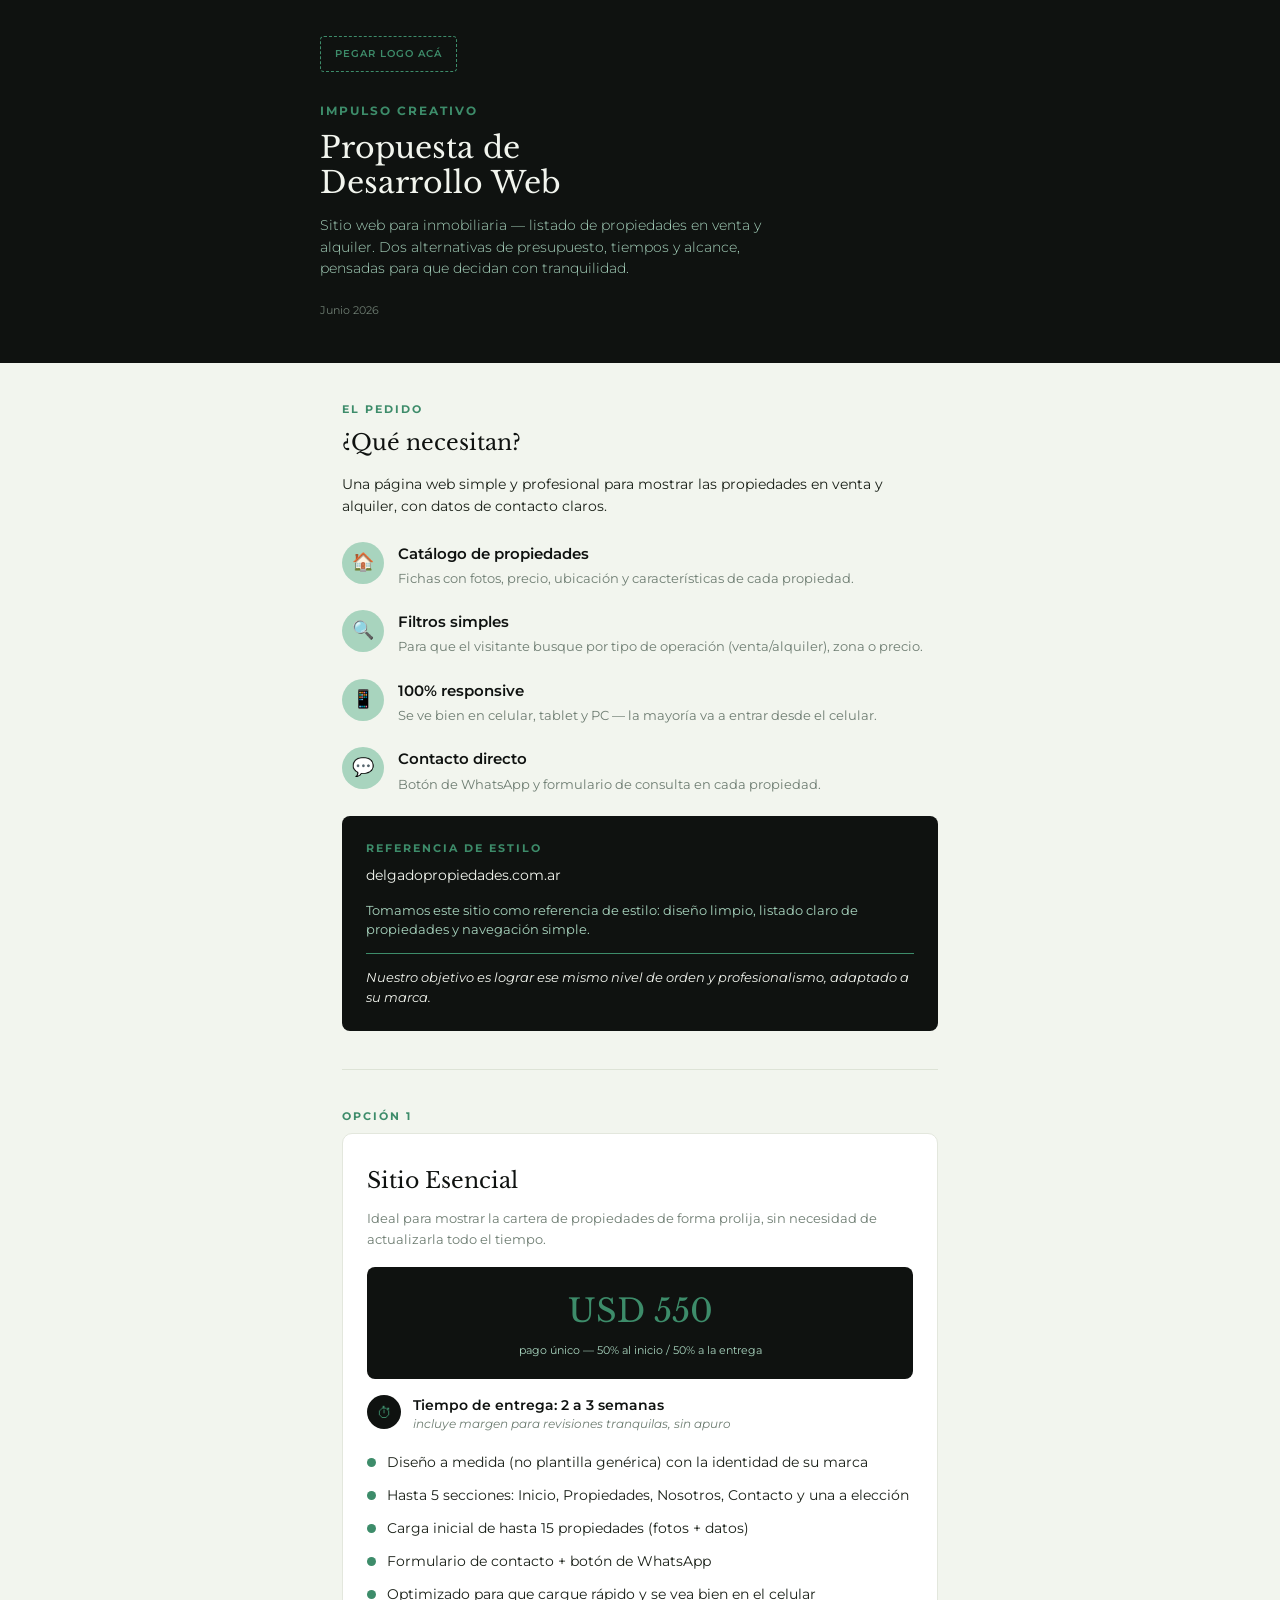
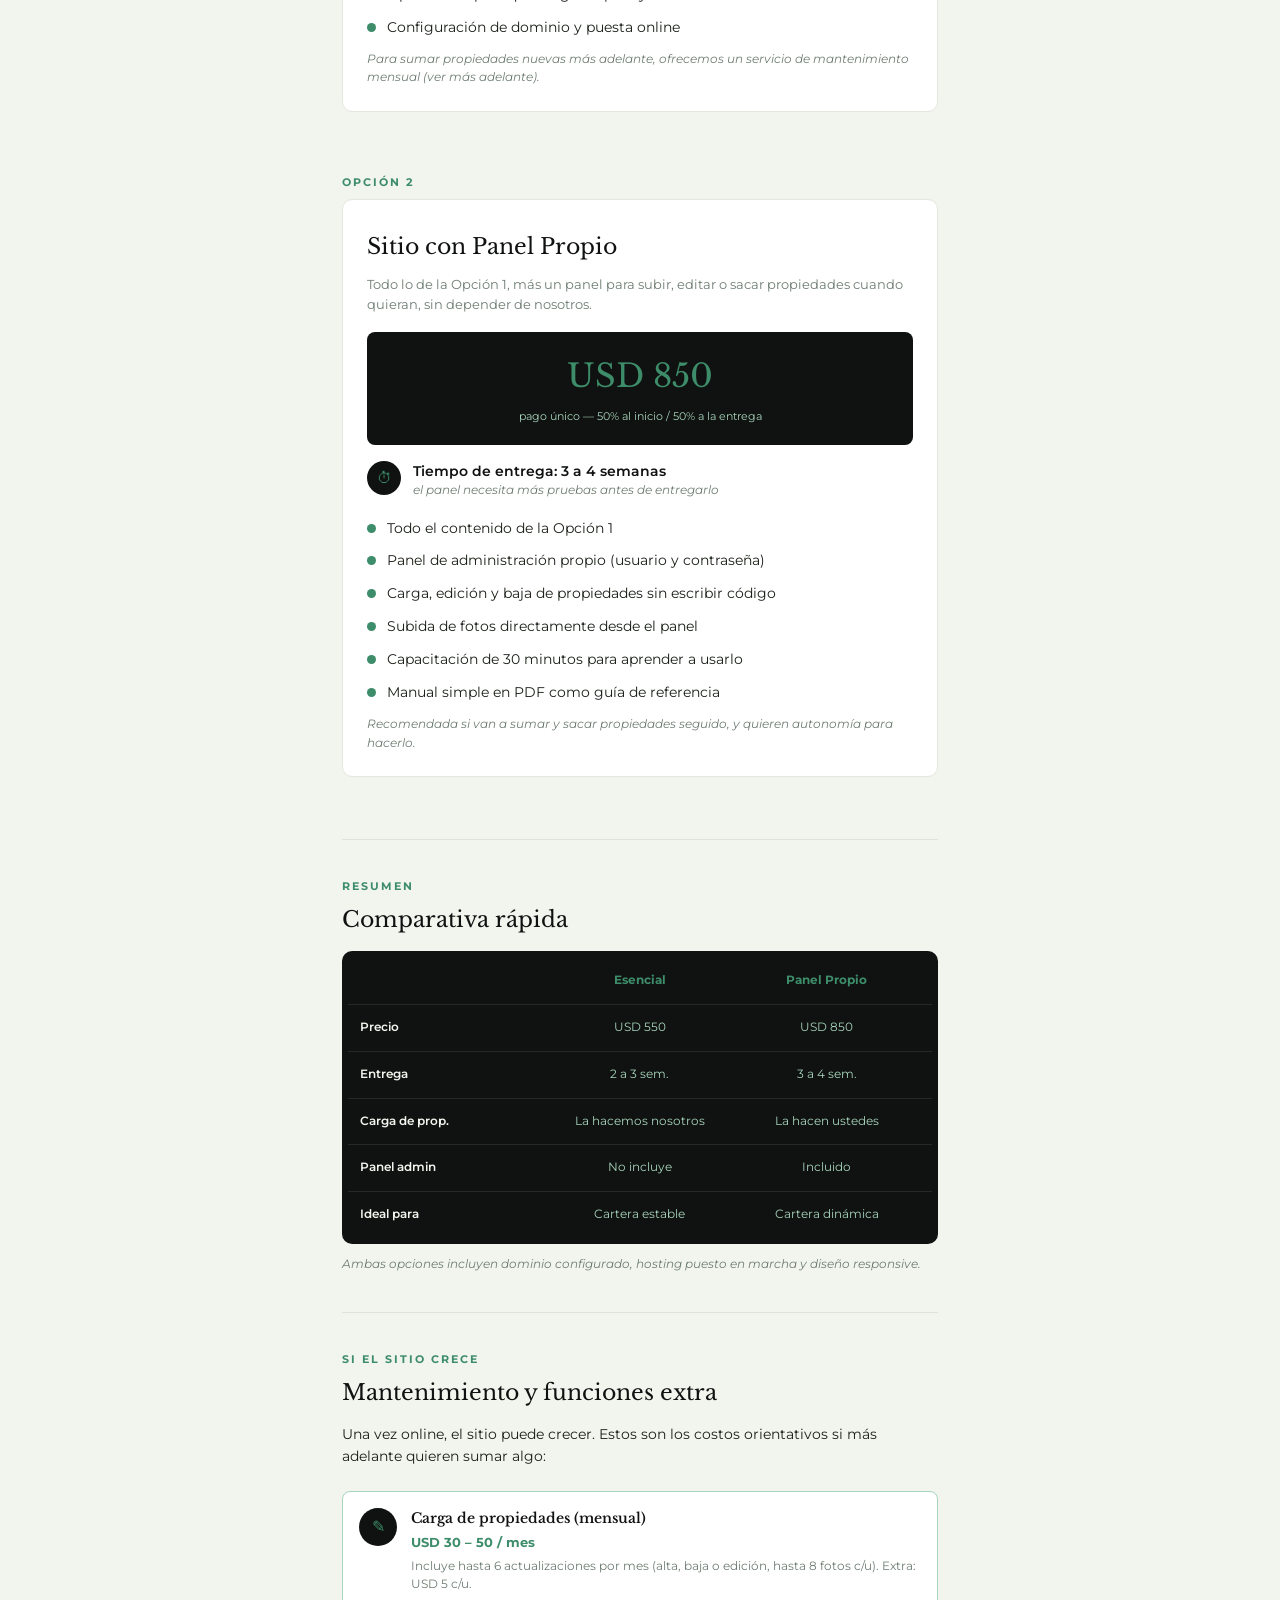
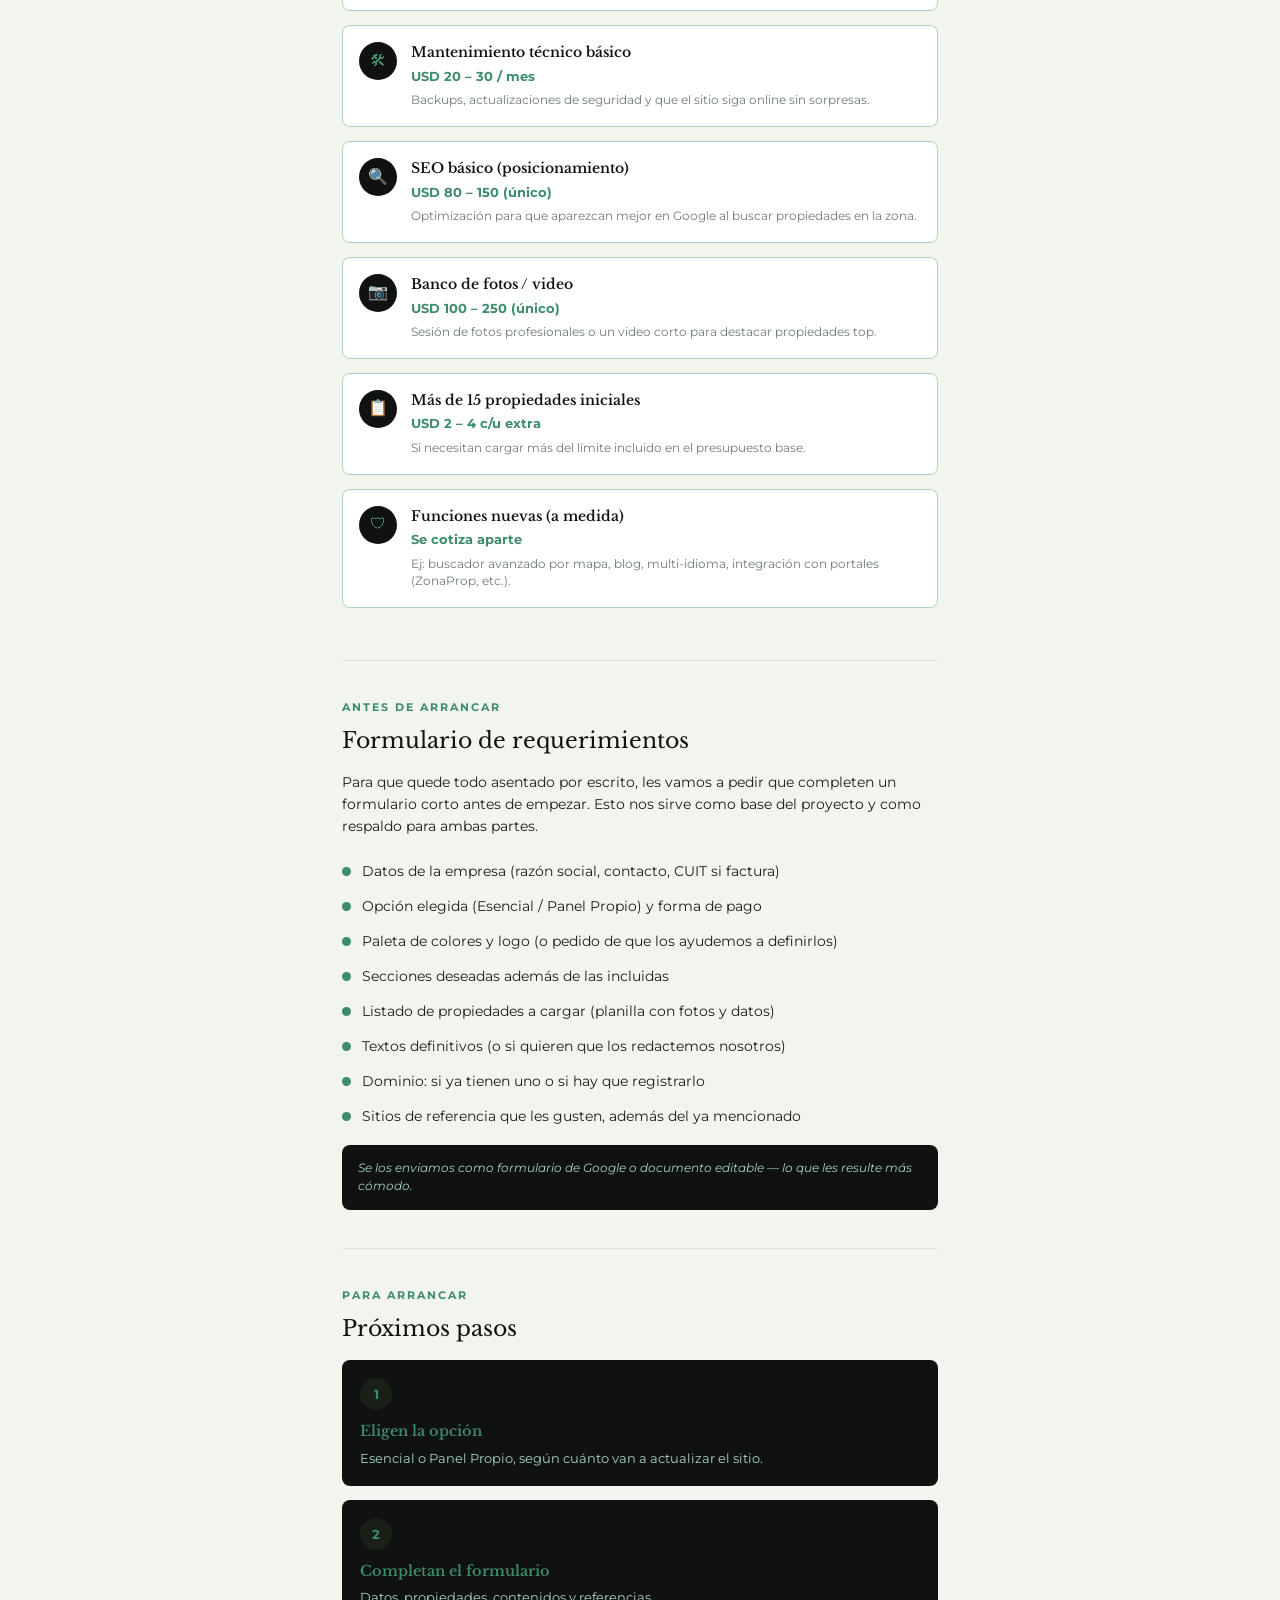
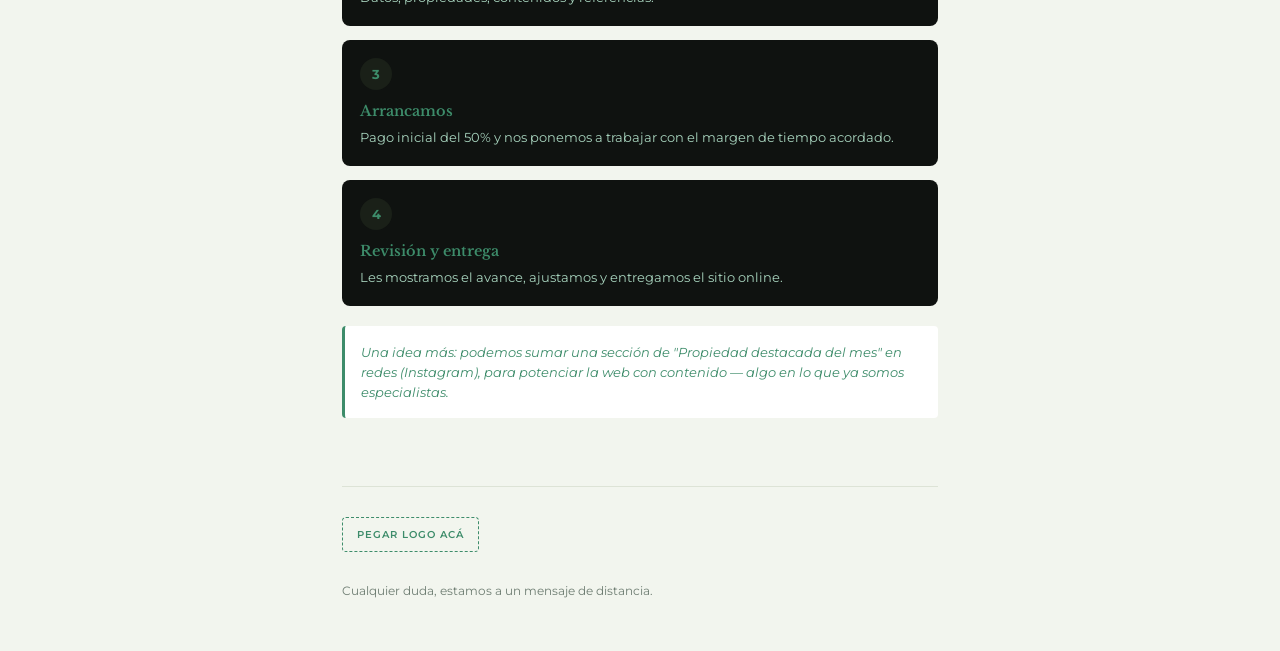
==== propuesta-inmobiliaria/index.html @ 9a4550be "Create index.html" ====
<!DOCTYPE html>
<html lang="es">
<head>
<meta charset="UTF-8">
<meta name="viewport" content="width=device-width, initial-scale=1.0">
<title>Propuesta — Sitio Web Inmobiliaria | Impulso Creativo</title>
<link rel="preconnect" href="https://fonts.googleapis.com">
<link href="https://fonts.googleapis.com/css2?family=Libre+Baskerville:ital,wght@0,400;0,700;1,400&family=Montserrat:wght@300;400;500;600;700&display=swap" rel="stylesheet">
<style>
  :root{
    --musgo:#0F1210;
    --selva:#1A2018;
    --esmeralda:#3D8C6A;
    --esmeralda-d:#2C6B50;
    --menta:#A8D4BE;
    --rocio:#F2F5EE;
    --salvia:#6E7D72;
  }
  *{margin:0;padding:0;box-sizing:border-box;}
  body{
    font-family:'Montserrat',sans-serif;
    background:var(--rocio);
    color:var(--musgo);
    line-height:1.55;
    -webkit-font-smoothing:antialiased;
    padding-bottom:40px;
  }
  h1,h2,h3,.serif{font-family:'Libre Baskerville',serif; font-weight:400;}
  .wrap{max-width:640px; margin:0 auto; padding:0 22px;}

  /* ---------- HERO ---------- */
  .hero{background:var(--musgo); color:var(--rocio); padding:36px 22px 44px;}
  .logo-slot{
    display:inline-block; border:1px dashed var(--esmeralda); color:var(--esmeralda);
    font-size:10px; letter-spacing:1px; text-transform:uppercase; font-weight:600;
    padding:9px 14px; border-radius:4px; margin-bottom:30px;
  }
  .eyebrow{color:var(--esmeralda); font-size:12px; letter-spacing:2px; text-transform:uppercase; font-weight:700; margin-bottom:10px;}
  .hero h1{font-size:30px; line-height:1.18; margin-bottom:14px;}
  .hero p{font-size:14px; color:var(--menta); font-weight:300; max-width:480px;}
  .hero .date{font-size:11px; color:var(--salvia); margin-top:22px;}

  /* ---------- SECTION ---------- */
  section{padding:38px 0;}
  .label{color:var(--esmeralda); font-size:11px; letter-spacing:2px; text-transform:uppercase; font-weight:700; margin-bottom:8px; display:block;}
  h2{font-size:22px; margin-bottom:14px;}
  .lead{font-size:14px; color:var(--selva); margin-bottom:24px;}

  /* feature rows */
  .feat{display:flex; gap:14px; margin-bottom:22px;}
  .feat .ic{
    width:42px; height:42px; min-width:42px; border-radius:50%;
    background:var(--menta); display:flex; align-items:center; justify-content:center;
    font-size:18px;
  }
  .feat h3{font-family:'Montserrat',sans-serif; font-weight:600; font-size:15px; margin-bottom:4px;}
  .feat p{font-size:12.5px; color:var(--salvia);}

  /* reference card */
  .ref-card{background:var(--musgo); color:var(--rocio); border-radius:8px; padding:24px; margin-top:8px;}
  .ref-card .label{color:var(--esmeralda);}
  .ref-card .site{font-size:14px; margin-bottom:14px;}
  .ref-card p{font-size:12.5px; color:var(--menta); margin-bottom:14px;}
  .ref-card hr{border:none; border-top:1px solid var(--esmeralda); margin:14px 0;}
  .ref-card .goal{font-size:12.5px; font-style:italic; color:var(--rocio);}

  /* ---------- PRICING CARDS ---------- */
  .plan{
    background:#fff; border:1px solid #E3E7DD; border-radius:10px;
    padding:24px; margin-bottom:24px;
  }
  .plan .tag{color:var(--esmeralda); font-size:11px; letter-spacing:2px; text-transform:uppercase; font-weight:700;}
  .plan h2{margin:6px 0 10px;}
  .plan .desc{font-size:13px; color:var(--salvia); margin-bottom:18px;}
  .price-box{background:var(--musgo); border-radius:8px; padding:20px; text-align:center; margin-bottom:16px;}
  .price-box .amt{font-family:'Libre Baskerville',serif; font-size:32px; color:var(--esmeralda);}
  .price-box .terms{font-size:11px; color:var(--menta); margin-top:6px;}
  .time-row{display:flex; gap:12px; align-items:flex-start; margin-bottom:18px;}
  .time-row .ic{
    width:34px; height:34px; min-width:34px; border-radius:50%; background:var(--musgo);
    color:var(--esmeralda); display:flex; align-items:center; justify-content:center; font-size:15px;
  }
  .time-row .t1{font-weight:600; font-size:13.5px;}
  .time-row .t2{font-size:11.5px; color:var(--salvia); font-style:italic;}
  .plan ul{list-style:none;}
  .plan ul li{
    position:relative; padding-left:20px; margin-bottom:12px; font-size:13.5px; color:var(--selva);
  }
  .plan ul li::before{
    content:""; position:absolute; left:0; top:6px; width:9px; height:9px; border-radius:50%; background:var(--esmeralda);
  }
  .plan .note{font-size:12px; font-style:italic; color:var(--salvia); margin-top:10px;}

  /* ---------- COMPARATIVA (stacked on mobile) ---------- */
  .compare{background:var(--musgo); border-radius:10px; padding:6px; margin-bottom:8px;}
  .compare-row{display:grid; grid-template-columns:1fr 1fr 1fr; padding:14px 12px; border-bottom:1px solid #232923; align-items:center;}
  .compare-row:last-child{border-bottom:none;}
  .compare-row .k{font-size:11.5px; font-weight:600; color:var(--rocio);}
  .compare-row .v{font-size:11.5px; color:var(--menta); text-align:center;}
  .compare-row.headrow .v{font-weight:700; color:var(--esmeralda); font-size:12px;}
  .compare-note{font-size:11.5px; color:var(--salvia); font-style:italic; margin-top:12px;}

  /* ---------- MAINTENANCE CARDS ---------- */
  .mcard{
    background:#fff; border:1px solid var(--menta); border-radius:8px; padding:16px; margin-bottom:14px;
    display:flex; gap:14px;
  }
  .mcard .ic{
    width:38px; height:38px; min-width:38px; border-radius:50%; background:var(--musgo);
    color:var(--esmeralda); display:flex; align-items:center; justify-content:center; font-size:16px;
  }
  .mcard h3{font-size:14px; font-weight:600; margin-bottom:3px;}
  .mcard .pr{color:var(--esmeralda); font-size:12.5px; font-weight:700; margin-bottom:6px;}
  .mcard p{font-size:11.5px; color:var(--salvia);}

  /* ---------- FORM FIELDS LIST ---------- */
  .field-list li{
    position:relative; padding-left:20px; margin-bottom:14px; font-size:13.5px; color:var(--selva);
  }
  .field-list li::before{
    content:""; position:absolute; left:0; top:6px; width:9px; height:9px; border-radius:50%; background:var(--esmeralda);
  }
  .field-list{list-style:none; margin-bottom:18px;}
  .note-box{background:var(--musgo); color:var(--menta); border-radius:8px; padding:14px 16px; font-size:12px; font-style:italic;}

  /* ---------- STEPS ---------- */
  .step{background:var(--musgo); color:var(--rocio); border-radius:8px; padding:18px; margin-bottom:14px;}
  .step .n{
    width:32px; height:32px; border-radius:50%; background:var(--selva); color:var(--esmeralda);
    display:flex; align-items:center; justify-content:center; font-weight:700; font-size:13px; margin-bottom:10px;
  }
  .step h3{font-size:14.5px; color:var(--esmeralda); margin-bottom:6px; font-weight:600;}
  .step p{font-size:12.5px; color:var(--menta);}

  .closing-note{font-size:13px; font-style:italic; color:var(--esmeralda); margin:20px 0; padding:16px; background:#fff; border-left:3px solid var(--esmeralda); border-radius:4px;}

  footer{padding:30px 0 10px; border-top:1px solid #DDE3D6; margin-top:10px;}
  footer p{font-size:12px; color:var(--salvia);}

  .sec-divider{height:1px; background:#DDE3D6; margin:0;}
</style>
</head>
<body>

  <div class="hero">
    <div class="wrap" style="padding:0;">
      <div class="logo-slot">Pegar logo acá</div>
      <div class="eyebrow">Impulso Creativo</div>
      <h1>Propuesta de<br>Desarrollo Web</h1>
      <p>Sitio web para inmobiliaria — listado de propiedades en venta y alquiler. Dos alternativas de presupuesto, tiempos y alcance, pensadas para que decidan con tranquilidad.</p>
      <div class="date">Junio 2026</div>
    </div>
  </div>

  <div class="wrap">

    <section>
      <span class="label">El pedido</span>
      <h2>¿Qué necesitan?</h2>
      <p class="lead">Una página web simple y profesional para mostrar las propiedades en venta y alquiler, con datos de contacto claros.</p>

      <div class="feat">
        <div class="ic">🏠</div>
        <div><h3>Catálogo de propiedades</h3><p>Fichas con fotos, precio, ubicación y características de cada propiedad.</p></div>
      </div>
      <div class="feat">
        <div class="ic">🔍</div>
        <div><h3>Filtros simples</h3><p>Para que el visitante busque por tipo de operación (venta/alquiler), zona o precio.</p></div>
      </div>
      <div class="feat">
        <div class="ic">📱</div>
        <div><h3>100% responsive</h3><p>Se ve bien en celular, tablet y PC — la mayoría va a entrar desde el celular.</p></div>
      </div>
      <div class="feat">
        <div class="ic">💬</div>
        <div><h3>Contacto directo</h3><p>Botón de WhatsApp y formulario de consulta en cada propiedad.</p></div>
      </div>

      <div class="ref-card">
        <span class="label">Referencia de estilo</span>
        <div class="site">delgadopropiedades.com.ar</div>
        <p>Tomamos este sitio como referencia de estilo: diseño limpio, listado claro de propiedades y navegación simple.</p>
        <hr>
        <div class="goal">Nuestro objetivo es lograr ese mismo nivel de orden y profesionalismo, adaptado a su marca.</div>
      </div>
    </section>

    <div class="sec-divider"></div>

    <section>
      <span class="label">Opción 1</span>
      <div class="plan">
        <h2>Sitio Esencial</h2>
        <p class="desc">Ideal para mostrar la cartera de propiedades de forma prolija, sin necesidad de actualizarla todo el tiempo.</p>
        <div class="price-box">
          <div class="amt">USD 550</div>
          <div class="terms">pago único — 50% al inicio / 50% a la entrega</div>
        </div>
        <div class="time-row">
          <div class="ic">⏱</div>
          <div><div class="t1">Tiempo de entrega: 2 a 3 semanas</div><div class="t2">incluye margen para revisiones tranquilas, sin apuro</div></div>
        </div>
        <ul>
          <li>Diseño a medida (no plantilla genérica) con la identidad de su marca</li>
          <li>Hasta 5 secciones: Inicio, Propiedades, Nosotros, Contacto y una a elección</li>
          <li>Carga inicial de hasta 15 propiedades (fotos + datos)</li>
          <li>Formulario de contacto + botón de WhatsApp</li>
          <li>Optimizado para que cargue rápido y se vea bien en el celular</li>
          <li>Configuración de dominio y puesta online</li>
        </ul>
        <p class="note">Para sumar propiedades nuevas más adelante, ofrecemos un servicio de mantenimiento mensual (ver más adelante).</p>
      </div>
    </section>

    <section style="padding-top:0;">
      <span class="label">Opción 2</span>
      <div class="plan">
        <h2>Sitio con Panel Propio</h2>
        <p class="desc">Todo lo de la Opción 1, más un panel para subir, editar o sacar propiedades cuando quieran, sin depender de nosotros.</p>
        <div class="price-box">
          <div class="amt">USD 850</div>
          <div class="terms">pago único — 50% al inicio / 50% a la entrega</div>
        </div>
        <div class="time-row">
          <div class="ic">⏱</div>
          <div><div class="t1">Tiempo de entrega: 3 a 4 semanas</div><div class="t2">el panel necesita más pruebas antes de entregarlo</div></div>
        </div>
        <ul>
          <li>Todo el contenido de la Opción 1</li>
          <li>Panel de administración propio (usuario y contraseña)</li>
          <li>Carga, edición y baja de propiedades sin escribir código</li>
          <li>Subida de fotos directamente desde el panel</li>
          <li>Capacitación de 30 minutos para aprender a usarlo</li>
          <li>Manual simple en PDF como guía de referencia</li>
        </ul>
        <p class="note">Recomendada si van a sumar y sacar propiedades seguido, y quieren autonomía para hacerlo.</p>
      </div>
    </section>

    <div class="sec-divider"></div>

    <section>
      <span class="label">Resumen</span>
      <h2>Comparativa rápida</h2>
      <div class="compare">
        <div class="compare-row headrow"><div class="k"></div><div class="v">Esencial</div><div class="v">Panel Propio</div></div>
        <div class="compare-row"><div class="k">Precio</div><div class="v">USD 550</div><div class="v">USD 850</div></div>
        <div class="compare-row"><div class="k">Entrega</div><div class="v">2 a 3 sem.</div><div class="v">3 a 4 sem.</div></div>
        <div class="compare-row"><div class="k">Carga de prop.</div><div class="v">La hacemos nosotros</div><div class="v">La hacen ustedes</div></div>
        <div class="compare-row"><div class="k">Panel admin</div><div class="v">No incluye</div><div class="v">Incluido</div></div>
        <div class="compare-row"><div class="k">Ideal para</div><div class="v">Cartera estable</div><div class="v">Cartera dinámica</div></div>
      </div>
      <p class="compare-note">Ambas opciones incluyen dominio configurado, hosting puesto en marcha y diseño responsive.</p>
    </section>

    <div class="sec-divider"></div>

    <section>
      <span class="label">Si el sitio crece</span>
      <h2>Mantenimiento y funciones extra</h2>
      <p class="lead">Una vez online, el sitio puede crecer. Estos son los costos orientativos si más adelante quieren sumar algo:</p>

      <div class="mcard">
        <div class="ic">✎</div>
        <div><h3>Carga de propiedades (mensual)</h3><div class="pr">USD 30 – 50 / mes</div><p>Incluye hasta 6 actualizaciones por mes (alta, baja o edición, hasta 8 fotos c/u). Extra: USD 5 c/u.</p></div>
      </div>
      <div class="mcard">
        <div class="ic">🛠</div>
        <div><h3>Mantenimiento técnico básico</h3><div class="pr">USD 20 – 30 / mes</div><p>Backups, actualizaciones de seguridad y que el sitio siga online sin sorpresas.</p></div>
      </div>
      <div class="mcard">
        <div class="ic">🔍</div>
        <div><h3>SEO básico (posicionamiento)</h3><div class="pr">USD 80 – 150 (único)</div><p>Optimización para que aparezcan mejor en Google al buscar propiedades en la zona.</p></div>
      </div>
      <div class="mcard">
        <div class="ic">📷</div>
        <div><h3>Banco de fotos / video</h3><div class="pr">USD 100 – 250 (único)</div><p>Sesión de fotos profesionales o un video corto para destacar propiedades top.</p></div>
      </div>
      <div class="mcard">
        <div class="ic">📋</div>
        <div><h3>Más de 15 propiedades iniciales</h3><div class="pr">USD 2 – 4 c/u extra</div><p>Si necesitan cargar más del límite incluido en el presupuesto base.</p></div>
      </div>
      <div class="mcard">
        <div class="ic">🛡</div>
        <div><h3>Funciones nuevas (a medida)</h3><div class="pr">Se cotiza aparte</div><p>Ej: buscador avanzado por mapa, blog, multi-idioma, integración con portales (ZonaProp, etc.).</p></div>
      </div>
    </section>

    <div class="sec-divider"></div>

    <section>
      <span class="label">Antes de arrancar</span>
      <h2>Formulario de requerimientos</h2>
      <p class="lead">Para que quede todo asentado por escrito, les vamos a pedir que completen un formulario corto antes de empezar. Esto nos sirve como base del proyecto y como respaldo para ambas partes.</p>
      <ul class="field-list">
        <li>Datos de la empresa (razón social, contacto, CUIT si factura)</li>
        <li>Opción elegida (Esencial / Panel Propio) y forma de pago</li>
        <li>Paleta de colores y logo (o pedido de que los ayudemos a definirlos)</li>
        <li>Secciones deseadas además de las incluidas</li>
        <li>Listado de propiedades a cargar (planilla con fotos y datos)</li>
        <li>Textos definitivos (o si quieren que los redactemos nosotros)</li>
        <li>Dominio: si ya tienen uno o si hay que registrarlo</li>
        <li>Sitios de referencia que les gusten, además del ya mencionado</li>
      </ul>
      <div class="note-box">Se los enviamos como formulario de Google o documento editable — lo que les resulte más cómodo.</div>
    </section>

    <div class="sec-divider"></div>

    <section>
      <span class="label">Para arrancar</span>
      <h2>Próximos pasos</h2>

      <div class="step"><div class="n">1</div><h3>Eligen la opción</h3><p>Esencial o Panel Propio, según cuánto van a actualizar el sitio.</p></div>
      <div class="step"><div class="n">2</div><h3>Completan el formulario</h3><p>Datos, propiedades, contenidos y referencias.</p></div>
      <div class="step"><div class="n">3</div><h3>Arrancamos</h3><p>Pago inicial del 50% y nos ponemos a trabajar con el margen de tiempo acordado.</p></div>
      <div class="step"><div class="n">4</div><h3>Revisión y entrega</h3><p>Les mostramos el avance, ajustamos y entregamos el sitio online.</p></div>

      <div class="closing-note">Una idea más: podemos sumar una sección de "Propiedad destacada del mes" en redes (Instagram), para potenciar la web con contenido — algo en lo que ya somos especialistas.</div>
    </section>

    <footer>
      <div class="logo-slot">Pegar logo acá</div>
      <p>Cualquier duda, estamos a un mensaje de distancia.</p>
    </footer>

  </div>
</body>
</html>
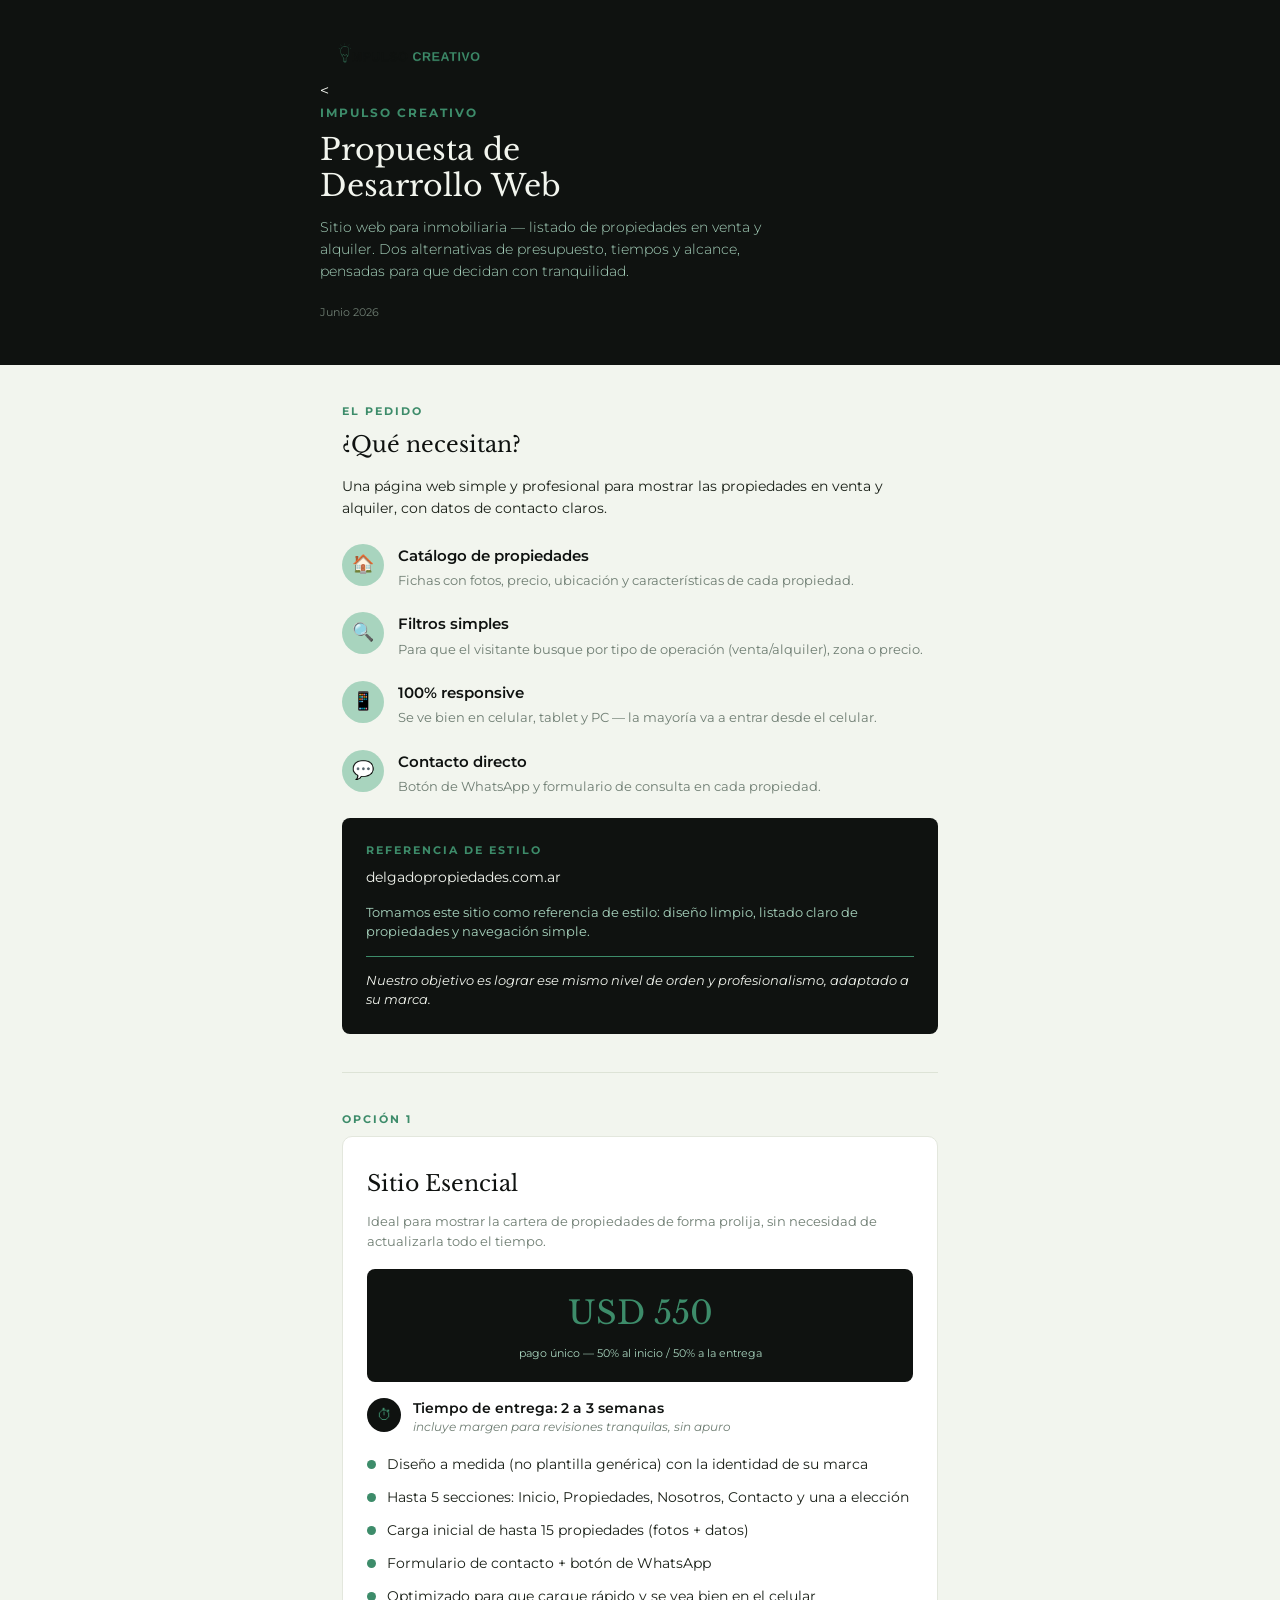
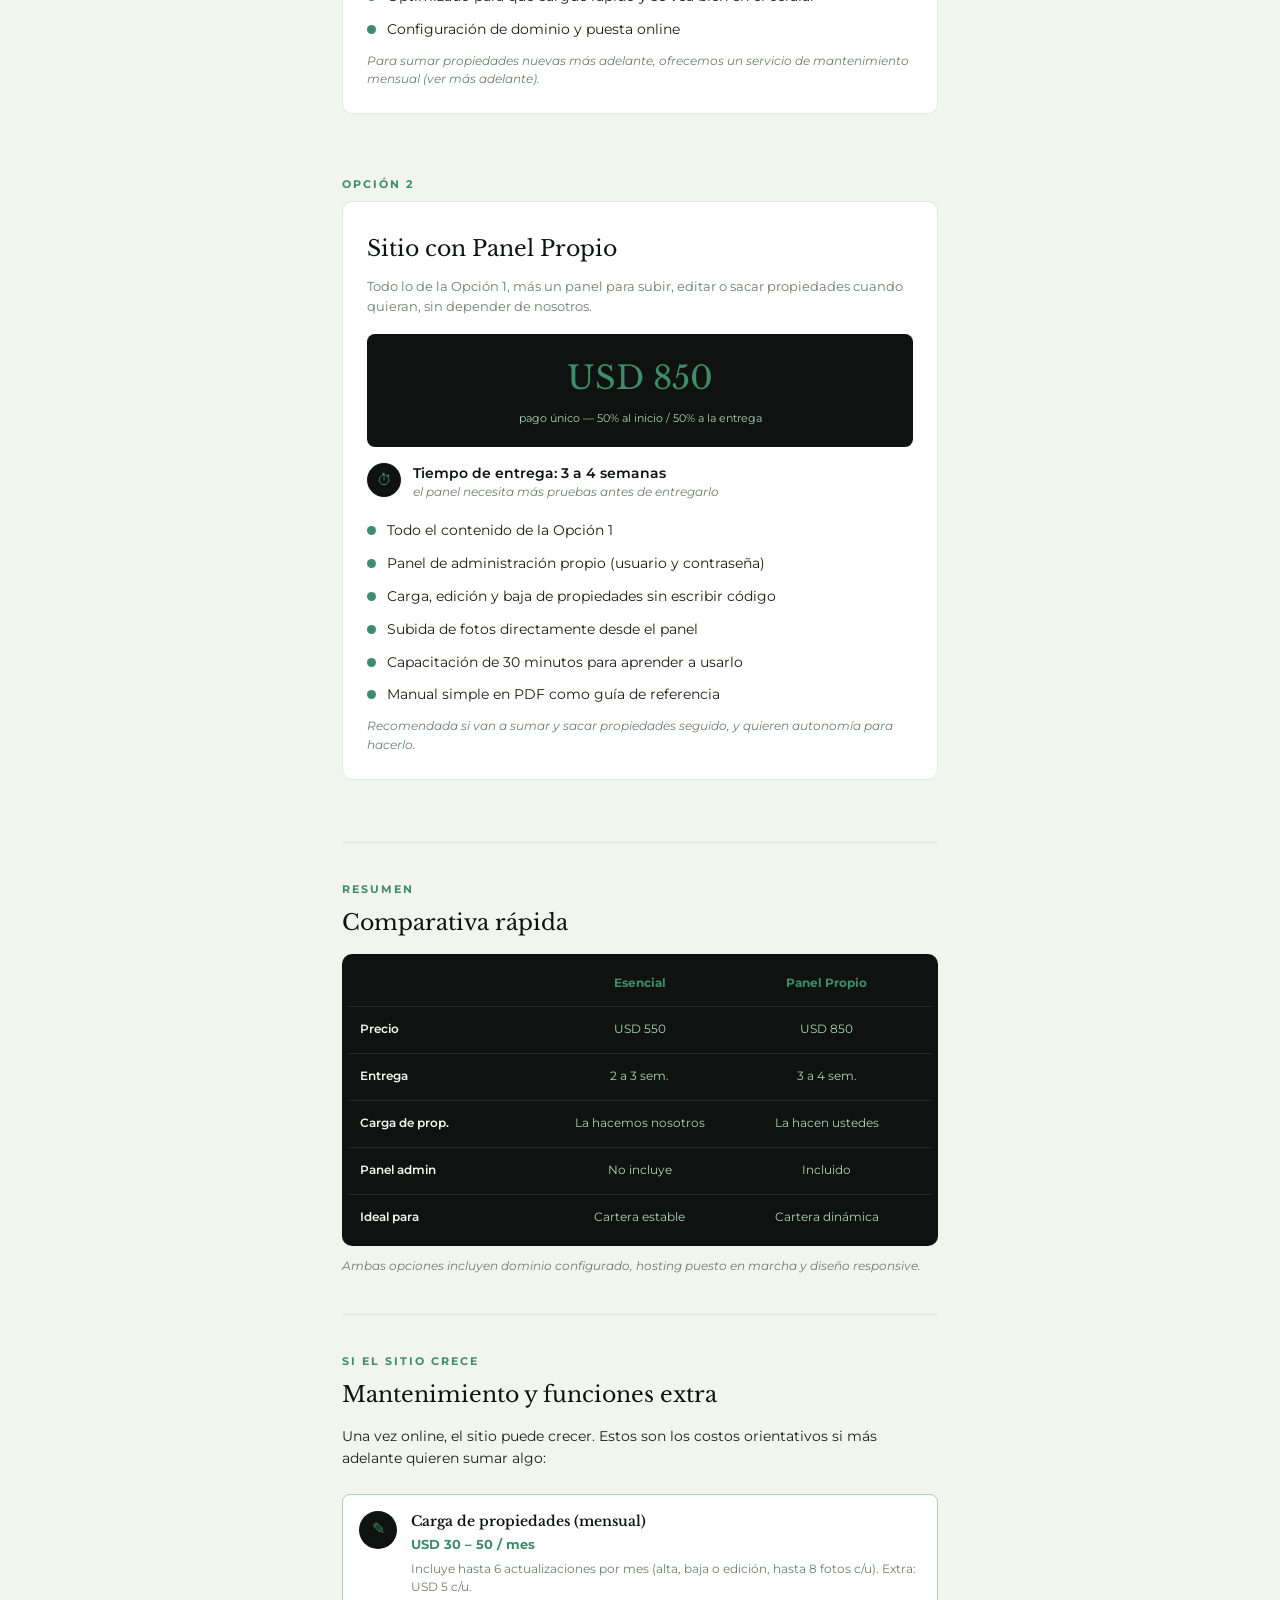
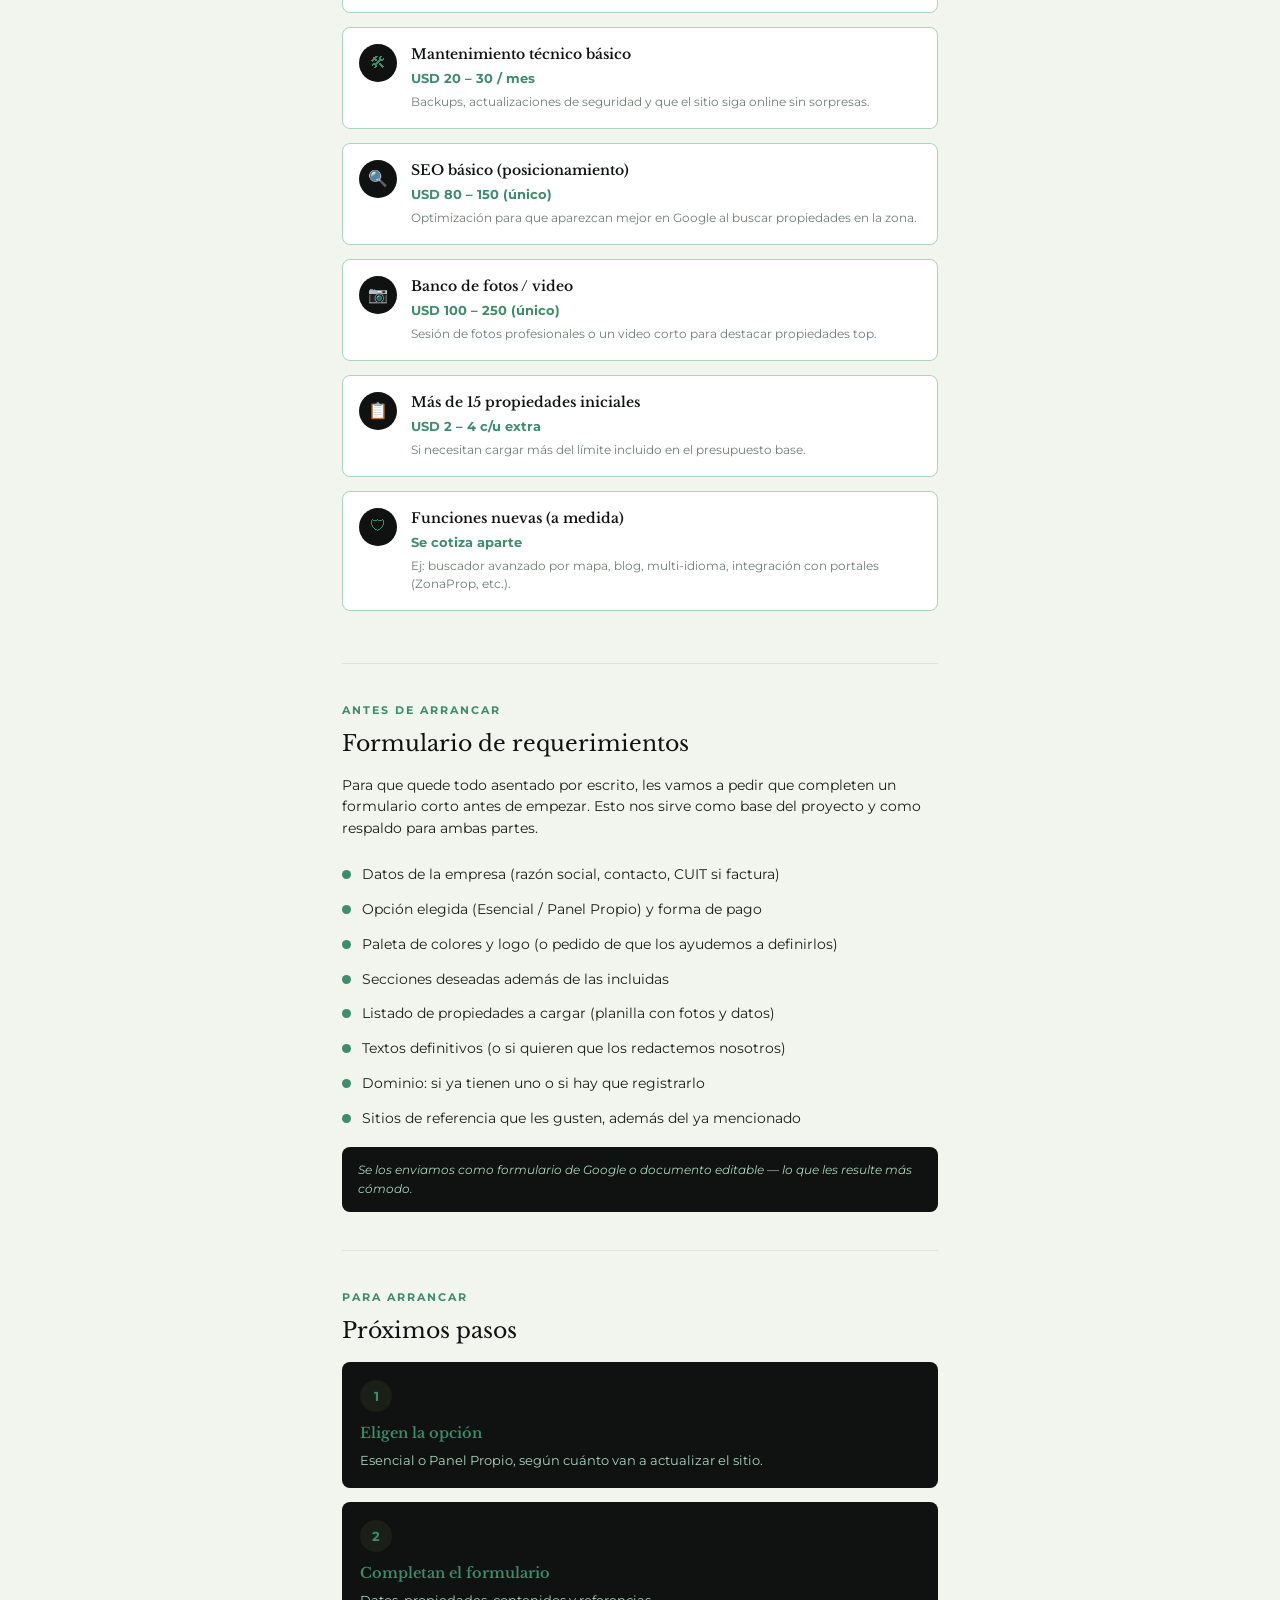
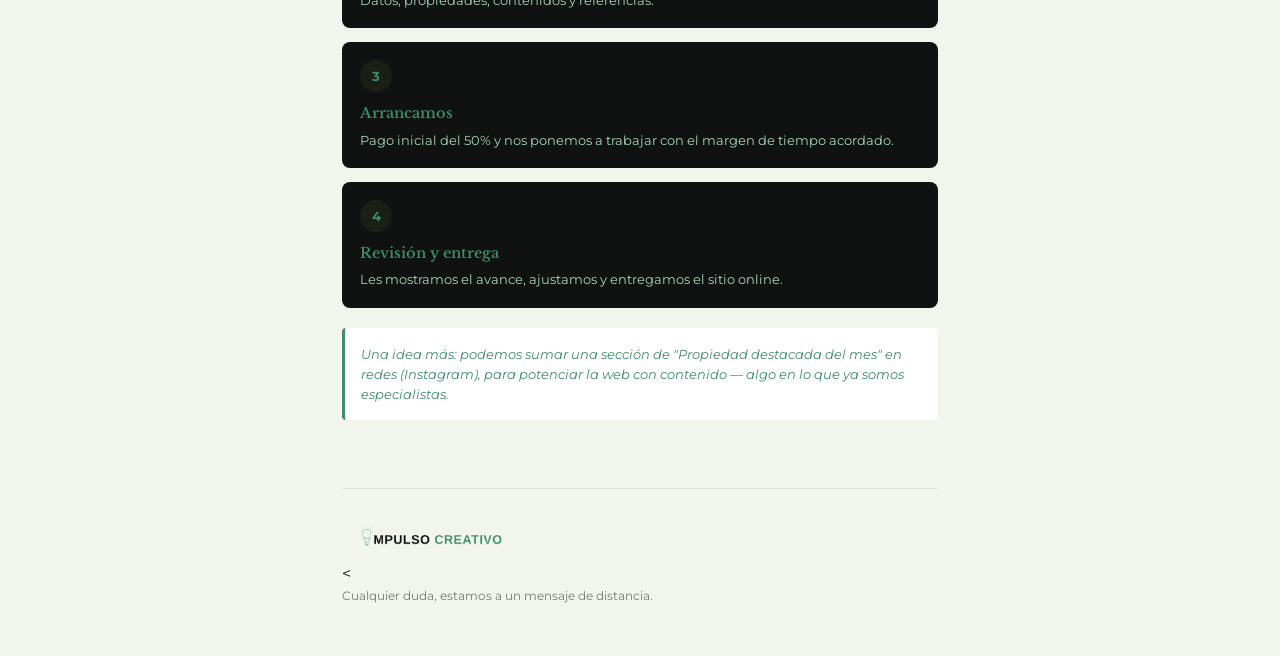
==== commit d9288a4e: "Update index.html" ====
--- a/propuesta-inmobiliaria/index.html
+++ b/propuesta-inmobiliaria/index.html
@@ -144,7 +144,7 @@
 
   <div class="hero">
     <div class="wrap" style="padding:0;">
-      <div class="logo-slot">Pegar logo acá</div>
+      <<img src="logo-impulso.png" alt="Impulso Creativo" style="height:40px; margin-bottom:20px;">
       <div class="eyebrow">Impulso Creativo</div>
       <h1>Propuesta de<br>Desarrollo Web</h1>
       <p>Sitio web para inmobiliaria — listado de propiedades en venta y alquiler. Dos alternativas de presupuesto, tiempos y alcance, pensadas para que decidan con tranquilidad.</p>
@@ -320,7 +320,7 @@
     </section>
 
     <footer>
-      <div class="logo-slot">Pegar logo acá</div>
+      <<img src="logo-impulso.png" alt="Impulso Creativo" style="height:40px; margin-bottom:20px;">
       <p>Cualquier duda, estamos a un mensaje de distancia.</p>
     </footer>
 
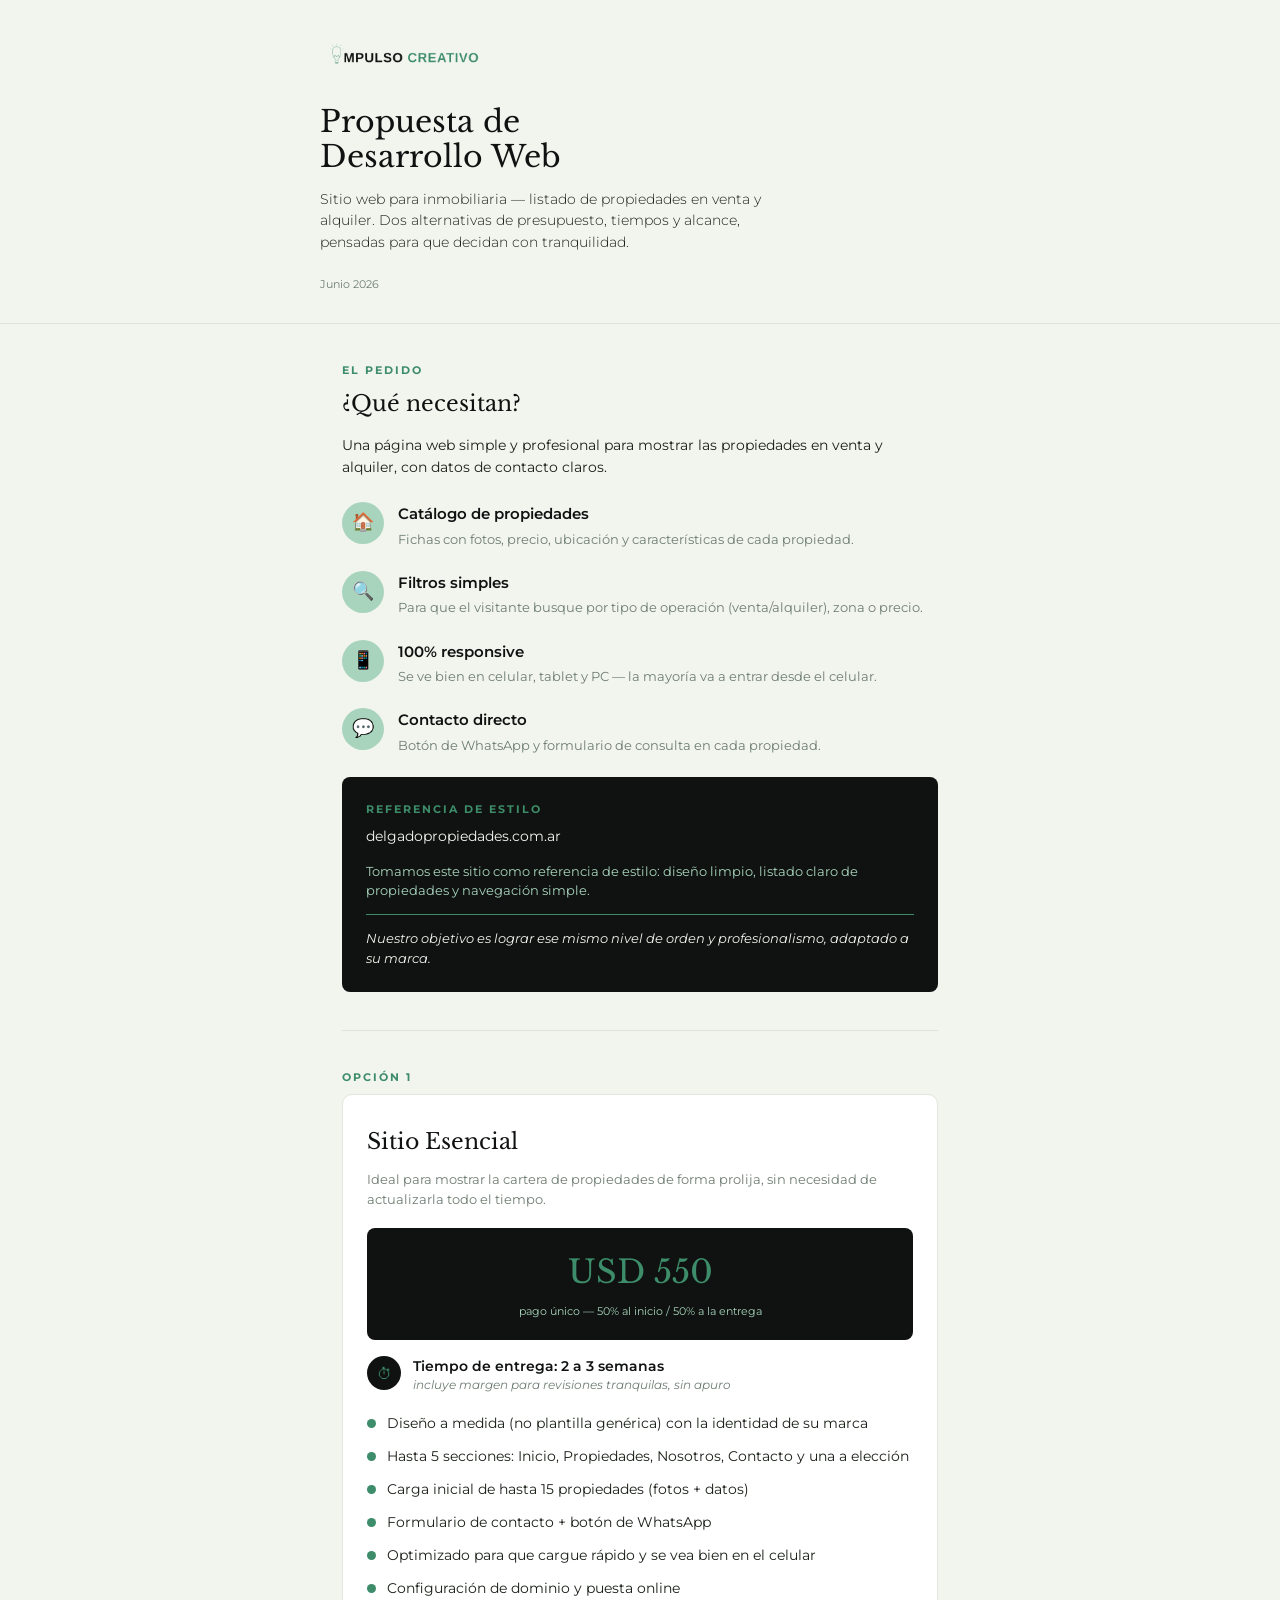
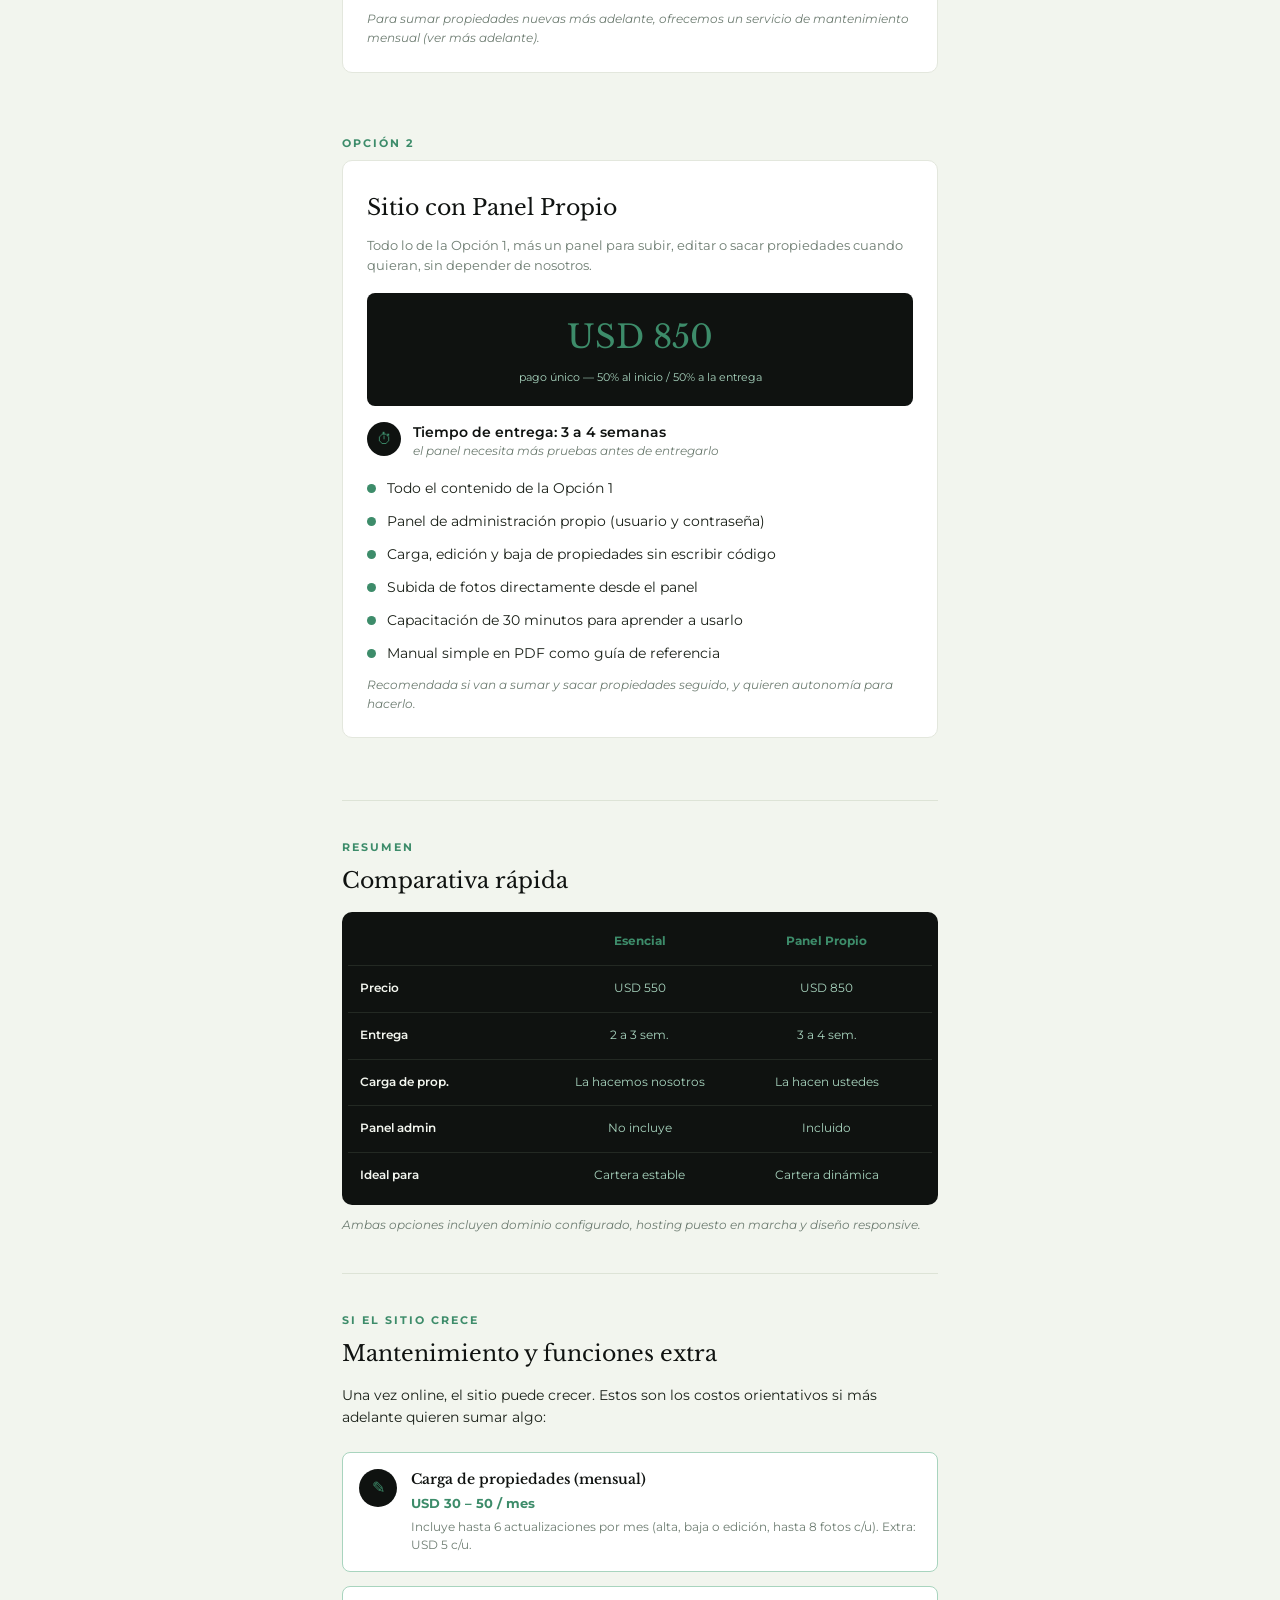
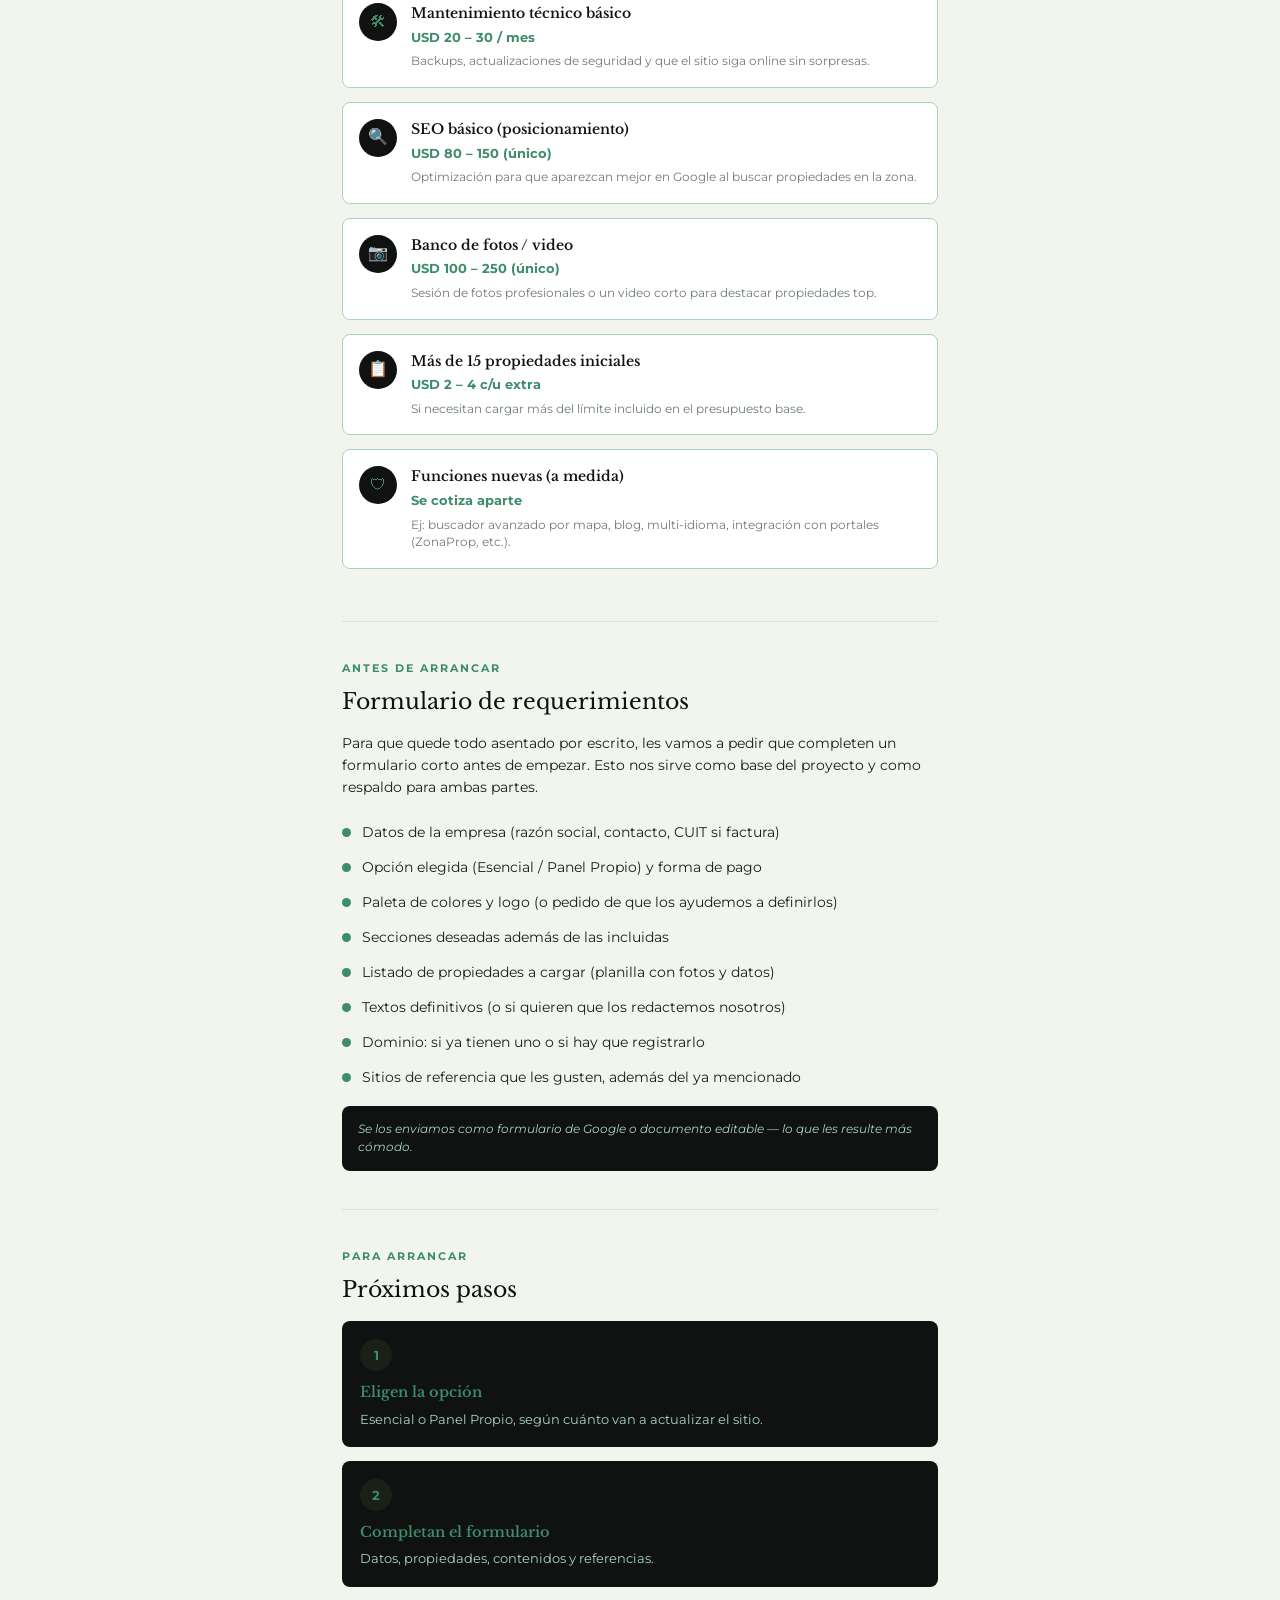
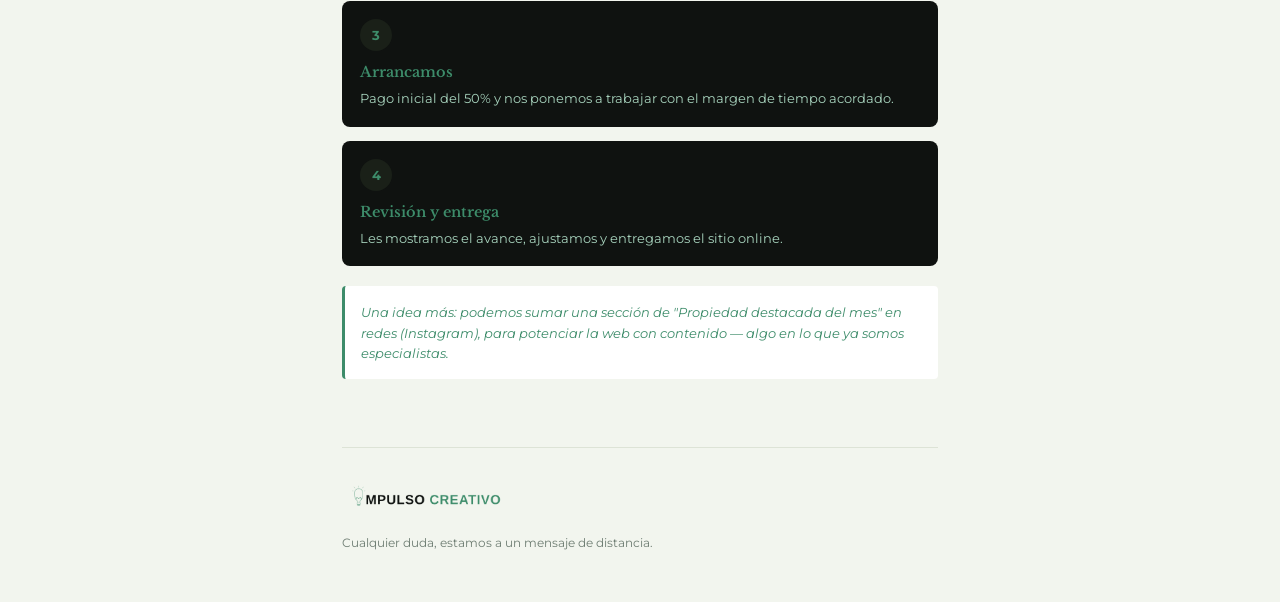
==== commit 04e811fd: "Update index.html" ====
--- a/propuesta-inmobiliaria/index.html
+++ b/propuesta-inmobiliaria/index.html
@@ -29,15 +29,16 @@
   .wrap{max-width:640px; margin:0 auto; padding:0 22px;}
 
   /* ---------- HERO ---------- */
-  .hero{background:var(--musgo); color:var(--rocio); padding:36px 22px 44px;}
+  .hero{background:var(--rocio); color:var(--musgo); padding:36px 22px 30px; border-bottom:1px solid #DDE3D6;}
+  .logo-img{display:block; max-height:42px; width:auto; max-width:200px; object-fit:contain; margin-bottom:26px;}
   .logo-slot{
     display:inline-block; border:1px dashed var(--esmeralda); color:var(--esmeralda);
     font-size:10px; letter-spacing:1px; text-transform:uppercase; font-weight:600;
-    padding:9px 14px; border-radius:4px; margin-bottom:30px;
+    padding:9px 14px; border-radius:4px; margin-bottom:26px;
   }
   .eyebrow{color:var(--esmeralda); font-size:12px; letter-spacing:2px; text-transform:uppercase; font-weight:700; margin-bottom:10px;}
-  .hero h1{font-size:30px; line-height:1.18; margin-bottom:14px;}
-  .hero p{font-size:14px; color:var(--menta); font-weight:300; max-width:480px;}
+  .hero h1{font-size:30px; line-height:1.18; margin-bottom:14px; color:var(--musgo);}
+  .hero p{font-size:14px; color:var(--selva); font-weight:300; max-width:480px;}
   .hero .date{font-size:11px; color:var(--salvia); margin-top:22px;}
 
   /* ---------- SECTION ---------- */
@@ -144,8 +145,7 @@
 
   <div class="hero">
     <div class="wrap" style="padding:0;">
-      <<img src="logo-impulso.png" alt="Impulso Creativo" style="height:40px; margin-bottom:20px;">
-      <div class="eyebrow">Impulso Creativo</div>
+      <img class="logo-img" src="logo-impulso.png" alt="Impulso Creativo">
       <h1>Propuesta de<br>Desarrollo Web</h1>
       <p>Sitio web para inmobiliaria — listado de propiedades en venta y alquiler. Dos alternativas de presupuesto, tiempos y alcance, pensadas para que decidan con tranquilidad.</p>
       <div class="date">Junio 2026</div>
@@ -320,7 +320,7 @@
     </section>
 
     <footer>
-      <<img src="logo-impulso.png" alt="Impulso Creativo" style="height:40px; margin-bottom:20px;">
+      <img class="logo-img" src="logo-impulso.png" alt="Impulso Creativo" style="margin-bottom:14px;">
       <p>Cualquier duda, estamos a un mensaje de distancia.</p>
     </footer>
 
